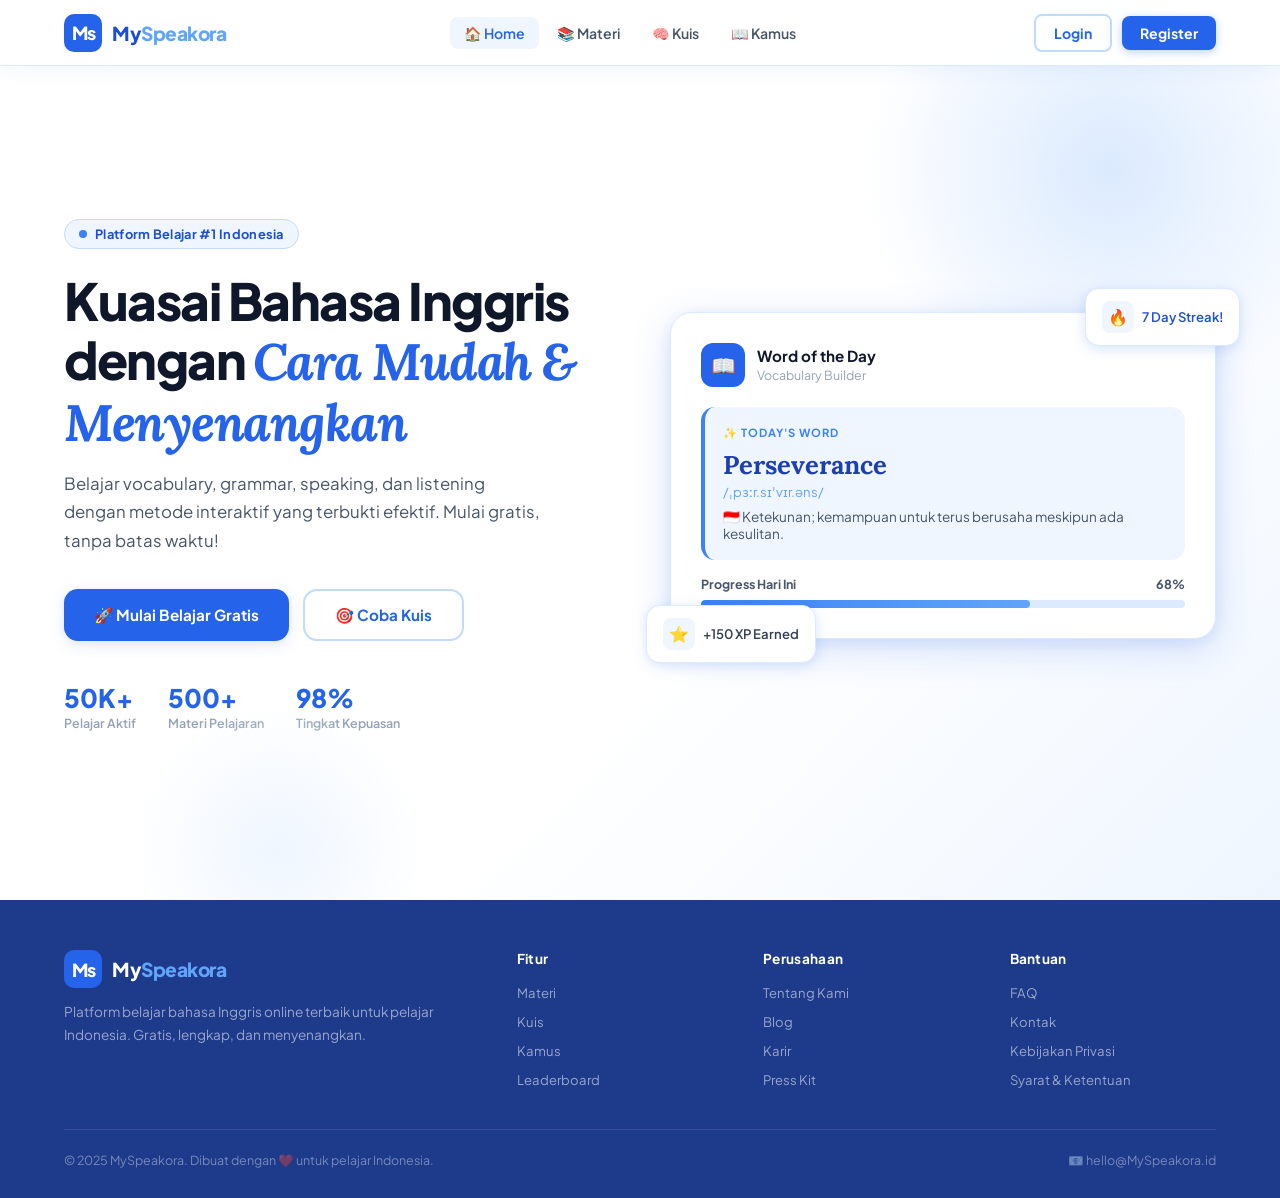
==== index.html @ 950199ac "perbarui" ====
<!DOCTYPE html>
<html lang="id">
<head>
  <meta charset="UTF-8" />
  <meta name="viewport" content="width=device-width, initial-scale=1.0" />
  <title>MySpeakora — Beranda</title>
  <link href="https://fonts.googleapis.com/css2?family=Plus+Jakarta+Sans:wght@400;500;600;700;800&family=Lora:ital,wght@0,400;0,600;1,400&display=swap" rel="stylesheet" />
  <link rel="stylesheet" href="/css/style.css">
</head>
<body>
 
<!-- ═══════ NAVBAR ═══════ -->
<nav id="navbar">
  <a class="nav-logo" href="index.html">
    <div class="nav-logo-icon">Ms</div>
    <span class="nav-logo-text">My<span>Speakora</span></span>
  </a>
  <ul class="nav-links">
    <li><a href="index.html"   class="active">🏠 Home</a></li>
    <li><a href="materi.html">📚 Materi</a></li>
    <li><a href="kuis.html">🧠 Kuis</a></li>
    <li><a href="kamus.html">📖 Kamus</a></li>
  </ul>
  <div class="nav-auth">
    <a class="btn-login"    onclick="openModal('login')">Login</a>
    <a class="btn-register" onclick="openModal('register')">Register</a>
  </div>
  <div class="hamburger" onclick="toggleMenu()">
    <span></span><span></span><span></span>
  </div>
</nav>
 
<!-- ═══════ HERO ═══════ -->
<section class="hero" id="home">
  <div class="hero-content">
    <div class="hero-badge"><span class="dot"></span>Platform Belajar #1 Indonesia</div>
    <h1>Kuasai Bahasa Inggris dengan <em>Cara Mudah & Menyenangkan</em></h1>
    <p class="hero-sub">Belajar vocabulary, grammar, speaking, dan listening dengan metode interaktif yang terbukti efektif. Mulai gratis, tanpa batas waktu!</p>
    <div class="hero-cta">
      <a href="materi.html" class="btn-primary">🚀 Mulai Belajar Gratis</a>
      <a href="kuis.html"   class="btn-secondary">🎯 Coba Kuis</a>
    </div>
    <div class="hero-stats">
      <div class="stat-item"><div class="stat-num">50K+</div><div class="stat-label">Pelajar Aktif</div></div>
      <div class="stat-item"><div class="stat-num">500+</div><div class="stat-label">Materi Pelajaran</div></div>
      <div class="stat-item"><div class="stat-num">98%</div><div class="stat-label">Tingkat Kepuasan</div></div>
    </div>
  </div>
 
  <div class="hero-visual">
    <div class="hero-card-main">
      <div class="lesson-header">
        <div class="lesson-icon">📖</div>
        <div>
          <h4>Word of the Day</h4>
          <p>Vocabulary Builder</p>
        </div>
      </div>
      <div class="word-of-day">
        <div class="wod-label">✨ Today's Word</div>
        <div class="wod-word">Perseverance</div>
        <div class="wod-phonetic">/ˌpɜːr.sɪˈvɪr.əns/</div>
        <div class="wod-meaning">🇮🇩 Ketekunan; kemampuan untuk terus berusaha meskipun ada kesulitan.</div>
      </div>
      <div class="progress-section">
        <label><span>Progress Hari Ini</span><span>68%</span></label>
        <div class="progress-bar"><div class="progress-fill"></div></div>
      </div>
    </div>
    <div class="floating-card fc-1">
      <div class="fc-icon" style="background:var(--blue-50)">🔥</div>
      7 Day Streak!
    </div>
    <div class="floating-card fc-2">
      <div class="fc-icon" style="background:var(--blue-50)">⭐</div>
      +150 XP Earned
    </div>
  </div>
</section>
 
<!-- ═══════ MODAL LOGIN ═══════ -->
<div class="modal-overlay" id="loginModal" onclick="closeOnBg(event,'loginModal')">
  <div class="modal">
    <button class="modal-close" onclick="closeModal('loginModal')">✕</button>
    <h2>Selamat Datang 👋</h2>
    <p>Masuk ke akun MySpeakora kamu</p>
    <div class="form-group"><label>Email</label><input type="email" placeholder="email@kamu.com" /></div>
    <div class="form-group"><label>Password</label><input type="password" placeholder="••••••••" /></div>
    <button class="btn-form">Masuk →</button>
    <div class="modal-switch">Belum punya akun? <a onclick="switchModal('loginModal','registerModal')">Daftar sekarang</a></div>
  </div>
</div>
 
<!-- ═══════ MODAL REGISTER ═══════ -->
<div class="modal-overlay" id="registerModal" onclick="closeOnBg(event,'registerModal')">
  <div class="modal">
    <button class="modal-close" onclick="closeModal('registerModal')">✕</button>
    <h2>Buat Akun Gratis 🚀</h2>
    <p>Bergabung dengan 50.000+ pelajar aktif</p>
    <div class="form-group"><label>Nama Lengkap</label><input type="text" placeholder="Nama kamu" /></div>
    <div class="form-group"><label>Email</label><input type="email" placeholder="email@kamu.com" /></div>
    <div class="form-group"><label>Password</label><input type="password" placeholder="Min. 8 karakter" /></div>
    <button class="btn-form">Daftar Gratis →</button>
    <div class="modal-switch">Sudah punya akun? <a onclick="switchModal('registerModal','loginModal')">Masuk di sini</a></div>
  </div>
</div>
 
<!-- ═══════ FOOTER ═══════ -->
<footer>
  <div class="footer-top">
    <div class="footer-brand">
      <div class="nav-logo" style="margin-bottom:8px">
        <div class="nav-logo-icon">Ms</div>
        <span class="nav-logo-text" style="color:white">My<span>Speakora</span></span>
      </div>
      <p>Platform belajar bahasa Inggris online terbaik untuk pelajar Indonesia. Gratis, lengkap, dan menyenangkan.</p>
    </div>
    <div class="footer-col"><h4>Fitur</h4><ul>
      <li><a href="materi.html">Materi</a></li>
      <li><a href="kuis.html">Kuis</a></li>
      <li><a href="kamus.html">Kamus</a></li>
      <li><a href="#">Leaderboard</a></li>
    </ul></div>
    <div class="footer-col"><h4>Perusahaan</h4><ul>
      <li><a href="#">Tentang Kami</a></li>
      <li><a href="#">Blog</a></li>
      <li><a href="#">Karir</a></li>
      <li><a href="#">Press Kit</a></li>
    </ul></div>
    <div class="footer-col"><h4>Bantuan</h4><ul>
      <li><a href="#">FAQ</a></li>
      <li><a href="#">Kontak</a></li>
      <li><a href="#">Kebijakan Privasi</a></li>
      <li><a href="#">Syarat & Ketentuan</a></li>
    </ul></div>
  </div>
  <div class="footer-bottom">
    <p>© 2025 MySpeakora. Dibuat dengan ❤️ untuk pelajar Indonesia.</p>
    <p>📧 hello@MySpeakora.id</p>
  </div>
</footer>
 
<script src="script.js"></script>
</body>
</html>
---- css/style.css ----
/* ── VARIABLES ── */
:root {
  --blue-50:  #eff6ff;
  --blue-100: #dbeafe;
  --blue-200: #bfdbfe;
  --blue-400: #60a5fa;
  --blue-500: #3b82f6;
  --blue-600: #2563eb;
  --blue-700: #1d4ed8;
  --blue-800: #1e40af;
  --blue-900: #1e3a8a;
  --white: #ffffff;
  --gray-50: #f8fafc;
  --gray-100: #f1f5f9;
  --gray-200: #e2e8f0;
  --gray-400: #94a3b8;
  --gray-500: #64748b;
  --gray-600: #475569;
  --gray-700: #334155;
  --gray-900: #0f172a;
  --shadow-sm: 0 1px 3px rgba(37,99,235,.08), 0 1px 2px rgba(37,99,235,.04);
  --shadow-md: 0 4px 16px rgba(37,99,235,.12), 0 2px 8px rgba(37,99,235,.06);
  --shadow-lg: 0 10px 40px rgba(37,99,235,.18), 0 4px 16px rgba(37,99,235,.1);
  --radius: 14px;
  --radius-lg: 22px;
}

* { margin: 0; padding: 0; box-sizing: border-box; }

body {
  font-family: 'Plus Jakarta Sans', sans-serif;
  background: var(--white);
  color: var(--gray-900);
  overflow-x: hidden;
}

/* ── NAVBAR ── */
nav {
  position: fixed; top: 0; left: 0; right: 0; z-index: 100;
  background: rgba(255,255,255,.92);
  backdrop-filter: blur(16px);
  border-bottom: 1px solid var(--blue-100);
  padding: 0 5%;
  display: flex; align-items: center; justify-content: space-between;
  height: 66px;
  box-shadow: 0 2px 20px rgba(37,99,235,.07);
}

.nav-logo {
  display: flex; align-items: center; gap: 10px;
  text-decoration: none;
}
.nav-logo-icon {
  width: 38px; height: 38px;
  background: var(--blue-600);
  border-radius: 10px;
  display: flex; align-items: center; justify-content: center;
  color: white; font-size: 18px; font-weight: 800;
  letter-spacing: -1px;
}
.nav-logo-text {
  font-size: 1.2rem; font-weight: 800;
  color: var(--blue-700); letter-spacing: -.5px;
}
.nav-logo-text span { color: var(--blue-400); }

.nav-links {
  display: flex; align-items: center; gap: 4px;
  list-style: none;
}
.nav-links a {
  text-decoration: none;
  color: var(--gray-600);
  font-size: .88rem; font-weight: 600;
  padding: 7px 14px;
  border-radius: 8px;
  transition: all .2s;
}
.nav-links a:hover, .nav-links a.active {
  background: var(--blue-50);
  color: var(--blue-600);
}

.nav-auth {
  display: flex; gap: 10px; align-items: center;
}
.btn-login {
  text-decoration: none;
  color: var(--blue-600);
  font-size: .88rem; font-weight: 700;
  padding: 8px 18px;
  border-radius: 8px;
  border: 2px solid var(--blue-200);
  transition: all .2s;
  cursor: pointer;
}
.btn-login:hover { background: var(--blue-50); border-color: var(--blue-400); }
.btn-register {
  text-decoration: none;
  background: var(--blue-600);
  color: white;
  font-size: .88rem; font-weight: 700;
  padding: 8px 18px;
  border-radius: 8px;
  transition: all .2s;
  box-shadow: 0 2px 8px rgba(37,99,235,.3);
  cursor: pointer;
}
.btn-register:hover { background: var(--blue-700); transform: translateY(-1px); box-shadow: 0 4px 14px rgba(37,99,235,.4); }

/* hamburger */
.hamburger { display: none; flex-direction: column; gap: 5px; cursor: pointer; }
.hamburger span { width: 24px; height: 2px; background: var(--blue-600); border-radius: 2px; transition: .3s; }

/* ── SHARED SECTION STYLES ── */
section { padding: 80px 5%; }

.section-tag {
  display: inline-flex; align-items: center; gap: 6px;
  font-size: .75rem; font-weight: 700; color: var(--blue-600);
  background: var(--blue-50); border: 1px solid var(--blue-200);
  padding: 5px 12px; border-radius: 99px; letter-spacing: .5px; text-transform: uppercase;
  margin-bottom: 14px;
}
.section-title { font-size: clamp(1.6rem, 2.5vw, 2.2rem); font-weight: 800; letter-spacing: -.5px; line-height: 1.25; }
.section-sub { font-size: .95rem; color: var(--gray-600); margin-top: 10px; line-height: 1.7; max-width: 540px; }

/* ── BUTTONS ── */
.btn-primary {
  background: var(--blue-600); color: white;
  padding: 14px 30px; border-radius: var(--radius);
  font-weight: 700; font-size: .95rem;
  text-decoration: none; border: none; cursor: pointer;
  box-shadow: var(--shadow-md);
  transition: all .25s;
  display: inline-flex; align-items: center; gap: 8px;
}
.btn-primary:hover { background: var(--blue-700); transform: translateY(-2px); box-shadow: var(--shadow-lg); }
.btn-secondary {
  background: white; color: var(--blue-600);
  padding: 14px 30px; border-radius: var(--radius);
  font-weight: 700; font-size: .95rem;
  text-decoration: none; border: 2px solid var(--blue-200);
  cursor: pointer; transition: all .25s;
  display: inline-flex; align-items: center; gap: 8px;
}
.btn-secondary:hover { border-color: var(--blue-400); background: var(--blue-50); transform: translateY(-2px); }

/* ── MODAL ── */
.modal-overlay {
  position: fixed; inset: 0; z-index: 200;
  background: rgba(15,23,42,.5); backdrop-filter: blur(8px);
  display: flex; align-items: center; justify-content: center;
  opacity: 0; pointer-events: none; transition: opacity .3s;
}
.modal-overlay.open { opacity: 1; pointer-events: all; }
.modal {
  background: white; border-radius: var(--radius-lg);
  padding: 38px 40px; width: 90%; max-width: 420px;
  box-shadow: 0 25px 60px rgba(0,0,0,.2);
  transform: translateY(20px); transition: transform .3s;
  position: relative;
}
.modal-overlay.open .modal { transform: translateY(0); }
.modal-close {
  position: absolute; top: 18px; right: 20px;
  width: 32px; height: 32px; border-radius: 8px;
  background: var(--gray-100); border: none; cursor: pointer;
  font-size: 16px; color: var(--gray-600); display: flex; align-items: center; justify-content: center;
}
.modal-close:hover { background: var(--blue-50); color: var(--blue-600); }
.modal h2 { font-size: 1.4rem; font-weight: 800; color: var(--gray-900); margin-bottom: 6px; }
.modal p { font-size: .85rem; color: var(--gray-500); margin-bottom: 26px; }
.form-group { margin-bottom: 18px; }
.form-group label { font-size: .82rem; font-weight: 700; color: var(--gray-700); display: block; margin-bottom: 7px; }
.form-group input {
  width: 100%; padding: 12px 14px;
  border: 2px solid var(--gray-200); border-radius: 10px;
  font-family: inherit; font-size: .9rem; color: var(--gray-900);
  outline: none; transition: border-color .2s;
}
.form-group input:focus { border-color: var(--blue-500); }
.btn-form {
  width: 100%; padding: 13px;
  background: var(--blue-600); color: white;
  border: none; border-radius: 10px; font-family: inherit;
  font-size: .95rem; font-weight: 700; cursor: pointer;
  transition: all .2s; margin-top: 6px;
}
.btn-form:hover { background: var(--blue-700); }
.modal-switch { text-align: center; margin-top: 18px; font-size: .83rem; color: var(--gray-500); }
.modal-switch a { color: var(--blue-600); font-weight: 700; cursor: pointer; text-decoration: none; }
.modal-switch a:hover { text-decoration: underline; }

/* ── FOOTER ── */
footer {
  background: var(--blue-900); color: rgba(255,255,255,.75);
  padding: 50px 5% 30px;
}
.footer-top { display: grid; grid-template-columns: 2fr 1fr 1fr 1fr; gap: 40px; margin-bottom: 40px; }
.footer-brand p { font-size: .85rem; line-height: 1.7; margin-top: 12px; color: rgba(255,255,255,.55); }
.footer-col h4 { font-size: .85rem; font-weight: 700; color: white; margin-bottom: 14px; letter-spacing: .3px; }
.footer-col ul { list-style: none; display: flex; flex-direction: column; gap: 8px; }
.footer-col ul li a { color: rgba(255,255,255,.55); font-size: .82rem; text-decoration: none; transition: color .2s; }
.footer-col ul li a:hover { color: var(--blue-300); }
.footer-bottom { border-top: 1px solid rgba(255,255,255,.1); padding-top: 22px; display: flex; justify-content: space-between; align-items: center; }
.footer-bottom p { font-size: .78rem; color: rgba(255,255,255,.4); }

/* ── HERO (index.html) ── */
.hero {
  padding: 130px 5% 80px;
  display: grid; grid-template-columns: 1fr 1fr;
  gap: 60px; align-items: center;
  min-height: 100vh;
  background: linear-gradient(135deg, var(--white) 60%, var(--blue-50) 100%);
  position: relative; overflow: hidden;
}
.hero::before {
  content: '';
  position: absolute; top: -80px; right: -80px;
  width: 500px; height: 500px;
  background: radial-gradient(circle, var(--blue-100) 0%, transparent 70%);
  pointer-events: none;
}
.hero::after {
  content: '';
  position: absolute; bottom: -100px; left: 10%;
  width: 300px; height: 300px;
  background: radial-gradient(circle, var(--blue-50) 0%, transparent 70%);
  pointer-events: none;
}
.hero-badge {
  display: inline-flex; align-items: center; gap: 8px;
  background: var(--blue-50); border: 1px solid var(--blue-200);
  color: var(--blue-700); font-size: .8rem; font-weight: 700;
  padding: 6px 14px; border-radius: 99px;
  margin-bottom: 22px; letter-spacing: .3px;
  animation: fadeDown .6s ease both;
}
.hero-badge .dot { width: 8px; height: 8px; background: var(--blue-500); border-radius: 50%; animation: pulse 1.5s infinite; }
.hero h1 {
  font-size: clamp(2.2rem, 4vw, 3.4rem);
  font-weight: 800; line-height: 1.15; letter-spacing: -1.5px;
  color: var(--gray-900);
  animation: fadeDown .6s .1s ease both;
}
.hero h1 em {
  font-family: 'Lora', serif; font-style: italic;
  color: var(--blue-600);
}
.hero-sub {
  margin-top: 18px; font-size: 1.05rem;
  color: var(--gray-600); line-height: 1.7;
  max-width: 480px;
  animation: fadeDown .6s .2s ease both;
}
.hero-cta {
  margin-top: 34px; display: flex; gap: 14px; flex-wrap: wrap;
  animation: fadeDown .6s .3s ease both;
}
.hero-stats {
  margin-top: 44px; display: flex; gap: 32px;
  animation: fadeDown .6s .4s ease both;
}
.stat-item { text-align: left; }
.stat-num { font-size: 1.6rem; font-weight: 800; color: var(--blue-600); line-height: 1; }
.stat-label { font-size: .78rem; color: var(--gray-400); font-weight: 600; margin-top: 4px; }

/* Hero card */
.hero-visual {
  position: relative;
  animation: float 4s ease-in-out infinite;
}
.hero-card-main {
  background: white; border-radius: var(--radius-lg);
  box-shadow: var(--shadow-lg); padding: 30px;
  border: 1px solid var(--blue-100);
}
.lesson-header { display: flex; align-items: center; gap: 12px; margin-bottom: 20px; }
.lesson-icon {
  width: 44px; height: 44px; background: var(--blue-600);
  border-radius: 12px; display: flex; align-items: center; justify-content: center;
  color: white; font-size: 20px;
}
.lesson-header h4 { font-weight: 700; color: var(--gray-900); font-size: .95rem; }
.lesson-header p { font-size: .78rem; color: var(--gray-400); margin-top: 2px; }
.word-of-day {
  background: var(--blue-50); border-radius: var(--radius);
  padding: 18px; margin-bottom: 16px;
  border-left: 4px solid var(--blue-500);
}
.wod-label { font-size: .7rem; font-weight: 700; color: var(--blue-500); letter-spacing: 1px; text-transform: uppercase; margin-bottom: 8px; }
.wod-word { font-size: 1.6rem; font-weight: 800; color: var(--blue-800); font-family: 'Lora', serif; }
.wod-phonetic { font-size: .82rem; color: var(--blue-400); margin-top: 2px; }
.wod-meaning { font-size: .85rem; color: var(--gray-600); margin-top: 8px; }
.progress-section label { font-size: .78rem; font-weight: 700; color: var(--gray-600); display: flex; justify-content: space-between; }
.progress-bar { height: 8px; background: var(--blue-100); border-radius: 99px; margin-top: 8px; overflow: hidden; }
.progress-fill { height: 100%; background: linear-gradient(90deg, var(--blue-500), var(--blue-400)); border-radius: 99px; width: 68%; animation: growBar 1.2s 1s ease both; }
.floating-card {
  position: absolute;
  background: white; border-radius: 14px;
  box-shadow: var(--shadow-md); padding: 12px 16px;
  border: 1px solid var(--blue-100);
  font-size: .82rem; font-weight: 600;
}
.fc-1 { top: -24px; right: -24px; display: flex; align-items: center; gap: 8px; color: var(--blue-700); }
.fc-2 { bottom: -24px; left: -24px; display: flex; align-items: center; gap: 8px; color: var(--gray-700); }
.fc-icon { width: 32px; height: 32px; border-radius: 8px; display: flex; align-items: center; justify-content: center; font-size: 16px; }

/* ── MATERI (materi.html) ── */
#materi { background: var(--gray-50); }
.materi-grid { margin-top: 40px; display: grid; grid-template-columns: repeat(auto-fill, minmax(260px, 1fr)); gap: 22px; }
.materi-card {
  background: white; border-radius: var(--radius-lg);
  padding: 26px; border: 1px solid var(--gray-200);
  cursor: pointer; transition: all .25s;
  position: relative; overflow: hidden;
}
.materi-card::before {
  content: ''; position: absolute; top: 0; left: 0; right: 0; height: 4px;
  background: linear-gradient(90deg, var(--blue-500), var(--blue-300));
  transform: scaleX(0); transform-origin: left; transition: transform .3s;
}
.materi-card:hover { box-shadow: var(--shadow-lg); transform: translateY(-4px); border-color: var(--blue-200); }
.materi-card:hover::before { transform: scaleX(1); }
.materi-icon { width: 52px; height: 52px; border-radius: 14px; display: flex; align-items: center; justify-content: center; font-size: 24px; margin-bottom: 16px; }
.materi-card h3 { font-size: 1rem; font-weight: 700; color: var(--gray-900); margin-bottom: 8px; }
.materi-card p { font-size: .83rem; color: var(--gray-600); line-height: 1.6; }
.materi-badge {
  display: inline-block; margin-top: 14px;
  font-size: .72rem; font-weight: 700; padding: 4px 10px;
  border-radius: 99px; background: var(--blue-50); color: var(--blue-600);
}

/* ── KUIS (kuis.html) ── */
#kuis { background: white; }
.kuis-container { margin-top: 40px; display: grid; grid-template-columns: 1fr 1fr; gap: 28px; }
.kuis-preview {
  background: var(--blue-600); border-radius: var(--radius-lg);
  padding: 34px; color: white;
  position: relative; overflow: hidden;
}
.kuis-preview::after {
  content: ''; position: absolute; top: -40px; right: -40px;
  width: 200px; height: 200px;
  background: rgba(255,255,255,.06); border-radius: 50%;
}
.kuis-preview h3 { font-size: 1.2rem; font-weight: 800; margin-bottom: 10px; }
.kuis-preview p { font-size: .85rem; opacity: .85; line-height: 1.6; margin-bottom: 24px; }
.kuis-options { display: flex; flex-direction: column; gap: 10px; margin-bottom: 22px; }
.kuis-opt {
  background: rgba(255,255,255,.12); border: 1px solid rgba(255,255,255,.2);
  border-radius: 10px; padding: 12px 16px;
  font-size: .85rem; font-weight: 600; cursor: pointer;
  transition: all .2s; display: flex; align-items: center; gap: 10px;
}
.kuis-opt:hover { background: rgba(255,255,255,.22); }
.kuis-opt.correct { background: rgba(74,222,128,.25); border-color: rgba(74,222,128,.5); }
.kuis-opt-letter { width: 26px; height: 26px; background: rgba(255,255,255,.2); border-radius: 6px; display: flex; align-items: center; justify-content: center; font-size: .78rem; font-weight: 800; flex-shrink: 0; }
.kuis-info { display: flex; flex-direction: column; gap: 16px; }
.kuis-stat-card {
  background: var(--blue-50); border: 1px solid var(--blue-100);
  border-radius: var(--radius); padding: 20px 22px;
  display: flex; align-items: center; gap: 16px;
}
.kuis-stat-icon { width: 48px; height: 48px; background: var(--blue-600); border-radius: 12px; display: flex; align-items: center; justify-content: center; font-size: 22px; flex-shrink: 0; }
.kuis-stat-num { font-size: 1.5rem; font-weight: 800; color: var(--blue-700); }
.kuis-stat-label { font-size: .8rem; color: var(--gray-500); font-weight: 500; margin-top: 2px; }

/* ── KAMUS (kamus.html) ── */
#kamus { background: var(--gray-50); }
.kamus-box {
  margin-top: 36px; background: white; border-radius: var(--radius-lg);
  border: 1px solid var(--gray-200); overflow: hidden;
  box-shadow: var(--shadow-sm);
}
.kamus-search {
  padding: 20px 24px; border-bottom: 1px solid var(--gray-100);
  display: flex; gap: 12px; align-items: center;
}
.kamus-search input {
  flex: 1; border: 2px solid var(--blue-200); border-radius: 10px;
  padding: 11px 16px; font-family: inherit; font-size: .9rem; color: var(--gray-900);
  outline: none; transition: border-color .2s;
}
.kamus-search input:focus { border-color: var(--blue-500); }
.kamus-search input::placeholder { color: var(--gray-400); }
.kamus-search button {
  background: var(--blue-600); color: white;
  border: none; border-radius: 10px;
  padding: 11px 22px; font-weight: 700; font-size: .88rem;
  cursor: pointer; transition: all .2s; font-family: inherit;
}
.kamus-search button:hover { background: var(--blue-700); }
.kamus-results { padding: 10px 0; }
.kamus-item {
  padding: 18px 24px; border-bottom: 1px solid var(--gray-100);
  display: flex; justify-content: space-between; align-items: flex-start;
  transition: background .15s; cursor: default;
}
.kamus-item:hover { background: var(--blue-50); }
.kamus-item:last-child { border-bottom: none; }
.k-word { font-weight: 700; font-size: .95rem; color: var(--blue-700); }
.k-phonetic { font-size: .78rem; color: var(--blue-400); margin-top: 3px; font-style: italic; }
.k-meaning { font-size: .85rem; color: var(--gray-600); margin-top: 4px; }
.k-type { font-size: .72rem; font-weight: 700; color: white; background: var(--blue-500); padding: 3px 9px; border-radius: 99px; }

/* ── ANIMATIONS ── */
@keyframes fadeDown { from { opacity: 0; transform: translateY(-16px); } to { opacity: 1; transform: translateY(0); } }
@keyframes fadeLeft { from { opacity: 0; transform: translateX(24px); } to { opacity: 1; transform: translateX(0); } }
@keyframes pulse { 0%,100% { opacity: 1; transform: scale(1); } 50% { opacity: .6; transform: scale(1.3); } }
@keyframes growBar { from { width: 0; } to { width: 68%; } }
@keyframes float { 0%,100% { transform: translateY(0); } 50% { transform: translateY(-8px); } }

/* ── RESPONSIVE ── */
@media (max-width: 900px) {
  .hero { grid-template-columns: 1fr; padding-top: 100px; }
  .hero-visual { display: none; }
  .kuis-container { grid-template-columns: 1fr; }
  .footer-top { grid-template-columns: 1fr 1fr; }
}
@media (max-width: 640px) {
  .nav-links, .nav-auth { display: none; }
  .hamburger { display: flex; }
  .materi-grid { grid-template-columns: 1fr; }
  .footer-top { grid-template-columns: 1fr; }
}
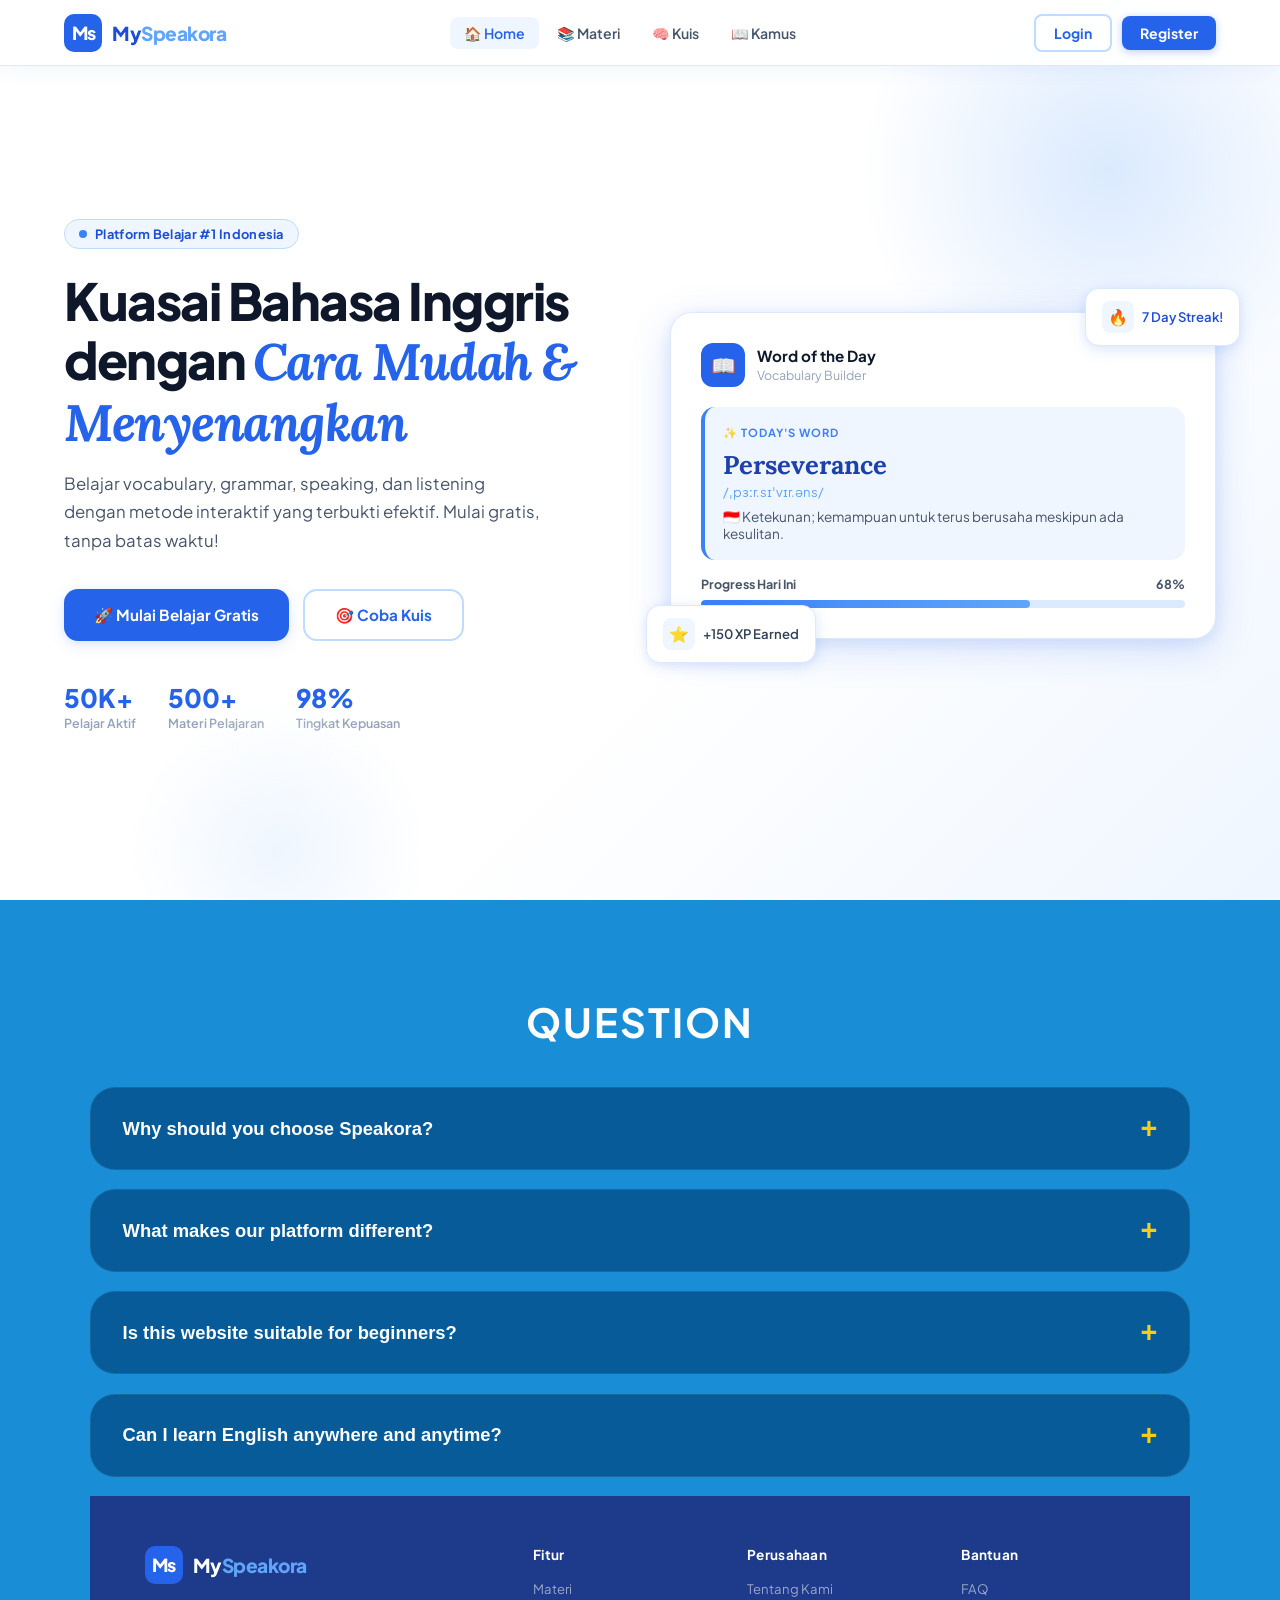
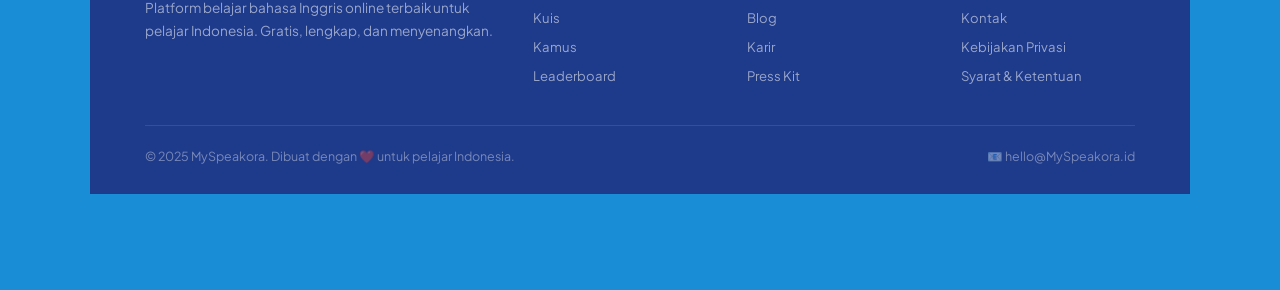
==== commit cc99dac9: "edit register.php,login.php dan logout.php" ====
--- a/index.html
+++ b/index.html
@@ -5,21 +5,21 @@
   <meta name="viewport" content="width=device-width, initial-scale=1.0" />
   <title>MySpeakora — Beranda</title>
   <link href="https://fonts.googleapis.com/css2?family=Plus+Jakarta+Sans:wght@400;500;600;700;800&family=Lora:ital,wght@0,400;0,600;1,400&display=swap" rel="stylesheet" />
-  <link rel="stylesheet" href="/css/style.css">
+  <link rel="stylesheet" href="./css/style.css">
 </head>
 <body>
  
 <!-- ═══════ NAVBAR ═══════ -->
 <nav id="navbar">
-  <a class="nav-logo" href="index.html">
+  <a class="nav-logo" href="index.php">
     <div class="nav-logo-icon">Ms</div>
     <span class="nav-logo-text">My<span>Speakora</span></span>
   </a>
   <ul class="nav-links">
-    <li><a href="index.html"   class="active">🏠 Home</a></li>
-    <li><a href="materi.html">📚 Materi</a></li>
-    <li><a href="kuis.html">🧠 Kuis</a></li>
-    <li><a href="kamus.html">📖 Kamus</a></li>
+    <li><a href="index.php"   class="active">🏠 Home</a></li>
+    <li><a href="materi.php">📚 Materi</a></li>
+    <li><a href="kuis.php">🧠 Kuis</a></li>
+    <li><a href="kamus.php">📖 Kamus</a></li>
   </ul>
   <div class="nav-auth">
     <a class="btn-login"    onclick="openModal('login')">Login</a>
@@ -105,6 +105,66 @@
   </div>
 </div>
  
+
+<section class="faq" id="faq">
+
+  <h2 class="faq-title">QUESTION</h2>
+
+  <div class="faq-container">
+<div class="faq-item">
+  <button class="faq-question">
+    Why should you choose Speakora?
+    <span>+</span>
+  </button>
+  <div class="faq-answer">
+    <p>
+      Speakora provides interactive English learning materials,
+      modern design, beginner-friendly lessons, and an enjoyable
+      learning experience for all users.
+    </p>
+  </div>
+</div>
+
+<div class="faq-item">
+  <button class="faq-question">
+    What makes our platform different?
+    <span>+</span>
+  </button>
+  <div class="faq-answer">
+    <p>
+      Our platform combines vocabulary, speaking practice,
+      grammar learning, and simple explanations in one place
+      to make learning English easier and faster.
+    </p>
+  </div>
+</div>
+
+<div class="faq-item">
+  <button class="faq-question">
+    Is this website suitable for beginners?
+    <span>+</span>
+  </button>
+  <div class="faq-answer">
+    <p>
+      Yes! Speakora is designed for beginners with simple lessons,
+      easy navigation, and step-by-step learning materials.
+    </p>
+  </div>
+</div>
+
+<div class="faq-item">
+  <button class="faq-question">
+    Can I learn English anywhere and anytime?
+    <span>+</span>
+  </button>
+  <div class="faq-answer">
+    <p>
+      Absolutely. Speakora can be accessed anytime through your
+      smartphone or computer, making learning flexible and convenient.
+    </p>
+  </div>
+</div>
+
 <!-- ═══════ FOOTER ═══════ -->
 <footer>
   <div class="footer-top">
@@ -142,5 +202,4 @@
  
 <script src="script.js"></script>
 </body>
-</html>
- +</html>
--- a/css/style.css
+++ b/css/style.css
@@ -49,7 +49,10 @@
 .nav-logo {
   display: flex; align-items: center; gap: 10px;
   text-decoration: none;
-}
+  
+}
+.navbar-logo:hover {
+  transform: scale(1.1) rotate(-2deg);}
 .nav-logo-icon {
   width: 38px; height: 38px;
   background: var(--blue-600);
@@ -57,6 +60,11 @@
   display: flex; align-items: center; justify-content: center;
   color: white; font-size: 18px; font-weight: 800;
   letter-spacing: -1px;
+}
+
+.navbar-logo:hover {
+  transform: scale(1.1) rotate(-2deg);
+
 }
 .nav-logo-text {
   font-size: 1.2rem; font-weight: 800;
@@ -405,6 +413,85 @@
 .k-meaning { font-size: .85rem; color: var(--gray-600); margin-top: 4px; }
 .k-type { font-size: .72rem; font-weight: 700; color: white; background: var(--blue-500); padding: 3px 9px; border-radius: 99px; }
 
+/* FAQ SECTION */
+
+/* FAQ PREMIUM SECTION */
+.faq {
+  padding: 6rem 7%;
+  background: #198ed6;
+  color: #fff;
+}
+
+.faq-title {
+  font-size: 2.5rem;
+  font-weight: 700;
+  color: #fff;
+  margin-bottom: 2.5rem;
+  text-align: center;
+  letter-spacing: 2px;
+}
+
+.faq-container {
+  display: flex;
+  flex-direction: column;
+  gap: 1.2rem;
+}
+
+.faq-item {
+  background: #065b98;
+  border: 1px solid rgba(255,255,255,0.08);
+  border-radius: 25px;
+  overflow: hidden;
+  transition: 0.3s;
+}
+
+.faq-item:hover {
+  border-color: #ffffff;
+  transform: translateY(-5px);
+}
+
+.faq-question {
+  width: 100%;                                                        
+  background: transparent;
+  border: none;
+  outline: none;
+  color: white;
+  padding: 1.5rem 2rem;
+  font-size: 1.15rem;
+  font-weight: 600;
+  display: flex;
+  justify-content: space-between;
+  align-items: center;
+  cursor: pointer;
+}
+
+.faq-question span {
+  font-size: 1.8rem;
+  color: #facc15;
+  transition: 0.3s;
+}
+
+.faq-answer {
+  max-height: 0;
+  overflow: hidden;
+  transition: max-height 0.4s ease;
+  padding: 0 2rem;
+}
+
+.faq-answer p {
+  color: #ffffff;
+  line-height: 1.8;
+  padding-bottom: 1.5rem;
+}
+
+.faq-item.active .faq-answer {
+  max-height: 200px;
+}
+
+.faq-item.active .faq-question span {
+  transform: rotate(45deg);
+}
+
 /* ── ANIMATIONS ── */
 @keyframes fadeDown { from { opacity: 0; transform: translateY(-16px); } to { opacity: 1; transform: translateY(0); } }
 @keyframes fadeLeft { from { opacity: 0; transform: translateX(24px); } to { opacity: 1; transform: translateX(0); } }
